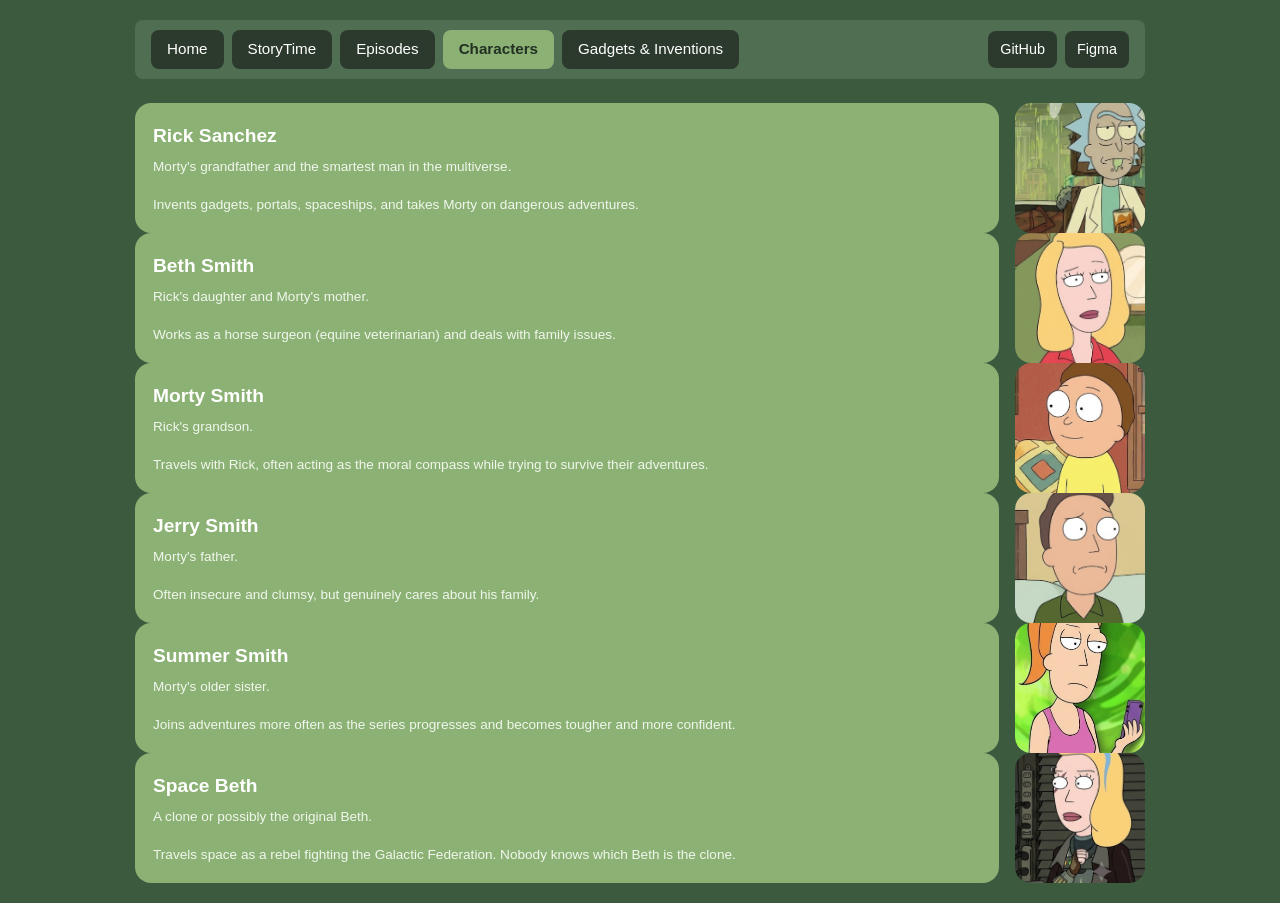
==== characters.html @ a5abc337 "Complete Rick and Morty website" ====
<!DOCTYPE html>
<html lang="en">
<head>
  <meta charset="UTF-8">
  <meta name="viewport" content="width=device-width, initial-scale=1.0">
  <title>Rick and Morty - Characters</title>
  <link rel="stylesheet" href="style.css">
</head>
<body>

  <div class="container">
    <header class="navbar">
      <nav class="nav-links">
        <a href="index.html" class="nav-btn">Home</a>
        <a href="storytime.html" class="nav-btn">StoryTime</a>
        <a href="episodes.html" class="nav-btn">Episodes</a>
        <a href="characters.html" class="nav-btn active">Characters</a>
        <a href="gadgets.html" class="nav-btn">Gadgets &amp; Inventions</a>
      </nav>
      <div class="external-links">
        <a href="https://github.com" target="_blank" rel="noopener" class="icon-btn">GitHub</a>
        <a href="https://figma.com" target="_blank" rel="noopener" class="icon-btn">Figma</a>
      </div>
    </header>

    <main class="hero-section">
      <div class="card-grid-6">
        <article class="flex-card">
          <div class="card-content">
            <h3>Rick Sanchez</h3>
            <p>Morty's grandfather and the smartest man in the multiverse.<br><br>Invents gadgets, portals, spaceships, and takes Morty on dangerous adventures.</p>
          </div>
          <img src="images/Rick.png" alt="Rick Sanchez" class="card-img">
        </article>

        <article class="flex-card">
          <div class="card-content">
            <h3>Beth Smith</h3>
            <p>Rick's daughter and Morty's mother.<br><br>Works as a horse surgeon (equine veterinarian) and deals with family issues.</p>
          </div>
          <img src="images/bethSmith.png" alt="Beth Smith" class="card-img">
        </article>

        <article class="flex-card">
          <div class="card-content">
            <h3>Morty Smith</h3>
            <p>Rick's grandson.<br><br>Travels with Rick, often acting as the moral compass while trying to survive their adventures.</p>
          </div>
          <img src="images/morty.png" alt="Morty Smith" class="card-img">
        </article>

        <article class="flex-card">
          <div class="card-content">
            <h3>Jerry Smith</h3>
            <p>Morty's father.<br><br>Often insecure and clumsy, but genuinely cares about his family.</p>
          </div>
          <img src="images/JerrySmith.png" alt="Jerry Smith" class="card-img">
        </article>

        <article class="flex-card">
          <div class="card-content">
            <h3>Summer Smith</h3>
            <p>Morty's older sister.<br><br>Joins adventures more often as the series progresses and becomes tougher and more confident.</p>
          </div>
          <img src="images/summerSmith.png" alt="Summer Smith" class="card-img">
        </article>

        <article class="flex-card">
          <div class="card-content">
            <h3>Space Beth</h3>
            <p>A clone or possibly the original Beth.<br><br>Travels space as a rebel fighting the Galactic Federation. Nobody knows which Beth is the clone.</p>
          </div>
          <img src="images/spaceBeth.png" alt="Space Beth" class="card-img">
        </article>
      </div>
    </main>
  </div>

</body>
</html>
---- style.css ----
* {
  box-sizing: border-box;
  margin: 0;
  padding: 0;
}

body {
  font-family: -apple-system, BlinkMacSystemFont, "Segoe UI", Roboto, Helvetica, Arial, sans-serif;
  background-color: #3b5a3e;
  color: #ffffff;
  line-height: 1.5;
  min-height: 100vh;
}

.container {
  max-width: 1050px;
  margin: 0 auto;
  padding: 20px;
}


.navbar {
  display: flex;
  justify-content: space-between;
  align-items: center;
  background-color: #4f6e52;
  padding: 10px 16px;
  border-radius: 8px;
  margin-bottom: 24px;
}

.nav-links {
  display: flex;
  gap: 8px;
}


.nav-btn {
  color: #ffffff;
  background-color: #2b3a2c; 
  text-decoration: none;
  padding: 8px 16px;
  border-radius: 8px;
  font-weight: 500;
  font-size: 0.95rem;
  transition: opacity 0.2s ease;
}

.nav-btn:hover {
  opacity: 0.85;
}

.nav-btn.active {
  color: #223023;
  background-color: #8bb174; 
  font-weight: 600;
}

.external-links {
  display: flex;
  gap: 8px;
}

.icon-btn {
  color: #ffffff;
  background-color: #2b3a2c;
  text-decoration: none;
  padding: 8px 12px;
  border-radius: 8px;
  font-size: 0.9rem;
}

.hero-section {
  display: flex;
  flex-direction: column;
  gap: 20px;
}

.page-title {
  font-size: 2.2rem;
  font-weight: 700;
  color: #ffffff;
  margin-bottom: 10px;
}

.hero-image-container {
  width: 100%;
  border-radius: 8px;
  overflow: hidden;
}

.hero-img {
  width: 100%;
  display: block;
  object-fit: cover;
  border-radius: 8px;
}

.card-grid-4 {
  display: grid;
  grid-template-columns: repeat(4, 1fr);
  gap: 16px;
  margin-top: 10px;
}

.card-grid-4 .card.home-card {
  background: transparent;
  text-align: center;
  text-decoration: none;
  padding: 0;
}

.card-grid-4 .card.home-card h3 {
  background-color: #8bb174;
  color: #1f2c20;
  padding: 10px 16px;
  border-radius: 12px;
  font-size: 1.05rem;
  font-weight: 600;
  margin-bottom: 8px;
  display: block;
}

.card-grid-4 .card.home-card p {
  color: #e2ebd9;
  font-size: 0.85rem;
  line-height: 1.3;
}

.story-container {
  display: flex;
  flex-direction: column;
  gap: 20px;
  max-width: 650px;
}

.episodes-layout {
  display: flex;
  gap: 30px;
  align-items: flex-start;
}

.episodes-list {
  display: flex;
  flex-direction: column;
  gap: 20px;
  flex: 1;
}

.side-banner-container {
  width: 340px;
  flex-shrink: 0;
}

.side-banner-img {
  width: 100%;
  border-radius: 12px;
  object-fit: cover;
}


.card {
  background-color: #8bb174;
  color: #ffffff;
  padding: 20px;
  border-radius: 16px;
  text-decoration: none;
}

.card h3 {
  color: #ffffff;
  font-size: 1.3rem;
  margin-bottom: 8px;
}

.card p {
  color: #f1f7ed;
  font-size: 0.95rem;
  line-height: 1.4;
}
*/
.card-grid-6 {
  display: grid;
  grid-template-columns: repeat(2, 1fr);
  gap: 20px;
}

.flex-card {
  display: flex;
  gap: 16px;
  align-items: stretch;
}

.card-content {
  background-color: #8bb174;
  padding: 18px;
  border-radius: 16px;
  flex: 1;
  display: flex;
  flex-direction: column;
  justify-content: center;
}

.card-content h3 {
  color: #ffffff;
  font-size: 1.2rem;
  margin-bottom: 6px;
}

.card-content p {
  color: #f1f7ed;
  font-size: 0.85rem;
  line-height: 1.4;
}

.card-img {
  width: 130px;
  height: 130px;
  object-fit: cover;
  border-radius: 16px;
  flex-shrink: 0;
}

@media (max-width: 850px) {
  .card-grid-6 {
    grid-template-columns: 1fr;
  }

  .card-grid-4 {
    grid-template-columns: repeat(2, 1fr);
  }

  .episodes-layout {
    flex-direction: column;
  }

  .side-banner-container {
    width: 100%;
  }
}
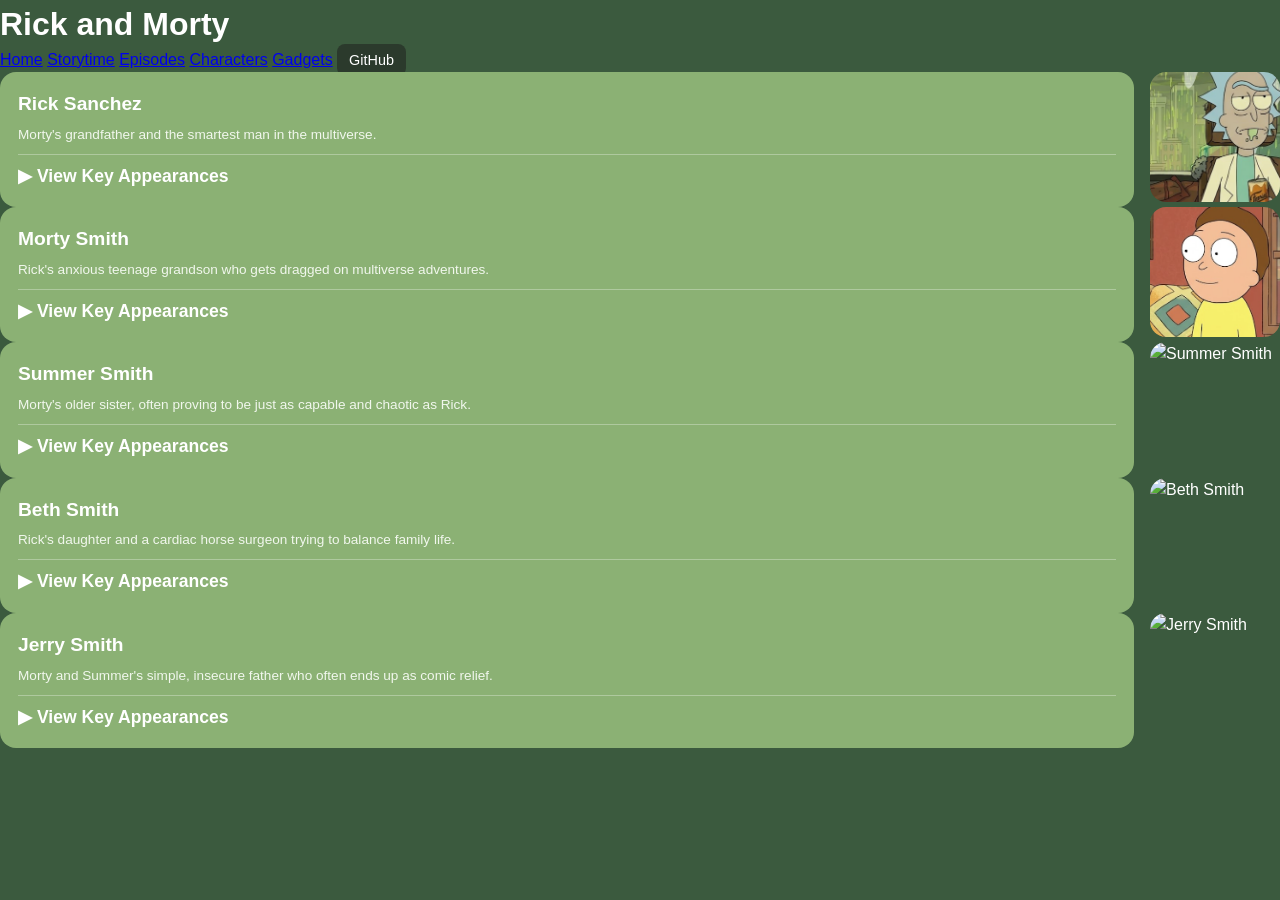
==== commit f3e81727: "Add Github profile link, homepage image carousel, and expandable lists" ====
--- a/characters.html
+++ b/characters.html
@@ -8,73 +8,102 @@
 </head>
 <body>
 
-  <div class="container">
-    <header class="navbar">
-      <nav class="nav-links">
-        <a href="index.html" class="nav-btn">Home</a>
-        <a href="storytime.html" class="nav-btn">StoryTime</a>
-        <a href="episodes.html" class="nav-btn">Episodes</a>
-        <a href="characters.html" class="nav-btn active">Characters</a>
-        <a href="gadgets.html" class="nav-btn">Gadgets &amp; Inventions</a>
-      </nav>
-      <div class="external-links">
-        <a href="https://github.com" target="_blank" rel="noopener" class="icon-btn">GitHub</a>
-        <a href="https://figma.com" target="_blank" rel="noopener" class="icon-btn">Figma</a>
+  <header>
+    <h1>Rick and Morty</h1>
+    <nav>
+      <a href="index.html">Home</a>
+      <a href="storytime.html">Storytime</a>
+      <a href="episodes.html">Episodes</a>
+      <a href="characters.html" class="active">Characters</a>
+      <a href="gadgets.html">Gadgets</a>
+      <a href="https://github.com/LiyaCodeCraft" target="_blank" rel="noopener" class="icon-btn">GitHub</a>
+    </nav>
+  </header>
+
+  <main class="character-grid">
+
+    <!-- Rick Sanchez -->
+    <article class="flex-card">
+      <div class="card-content">
+        <h3>Rick Sanchez</h3>
+        <p>Morty's grandfather and the smartest man in the multiverse.</p>
+        
+        <details class="character-details">
+          <summary>View Key Appearances</summary>
+          <ul class="sub-item-list">
+            <li><strong>Seasons:</strong> Appears in all Seasons (1–7)</li>
+            <li><strong>Key Episodes:</strong> S01E01, S01E10, S03E01, S07E05</li>
+          </ul>
+        </details>
       </div>
-    </header>
+      <img src="images/Rick.png" alt="Rick Sanchez" class="card-img">
+    </article>
 
-    <main class="hero-section">
-      <div class="card-grid-6">
-        <article class="flex-card">
-          <div class="card-content">
-            <h3>Rick Sanchez</h3>
-            <p>Morty's grandfather and the smartest man in the multiverse.<br><br>Invents gadgets, portals, spaceships, and takes Morty on dangerous adventures.</p>
-          </div>
-          <img src="images/Rick.png" alt="Rick Sanchez" class="card-img">
-        </article>
+    <article class="flex-card">
+      <div class="card-content">
+        <h3>Morty Smith</h3>
+        <p>Rick's anxious teenage grandson who gets dragged on multiverse adventures.</p>
+        
+        <details class="character-details">
+          <summary>View Key Appearances</summary>
+          <ul class="sub-item-list">
+            <li><strong>Seasons:</strong> Appears in all Seasons (1–7)</li>
+            <li><strong>Key Episodes:</strong> S01E06, S03E07, S05E10, S07E10</li>
+          </ul>
+        </details>
+      </div>
+      <img src="images/morty.png" alt="Morty Smith" class="card-img">
+    </article>
 
-        <article class="flex-card">
-          <div class="card-content">
-            <h3>Beth Smith</h3>
-            <p>Rick's daughter and Morty's mother.<br><br>Works as a horse surgeon (equine veterinarian) and deals with family issues.</p>
-          </div>
-          <img src="images/bethSmith.png" alt="Beth Smith" class="card-img">
-        </article>
+    <article class="flex-card">
+      <div class="card-content">
+        <h3>Summer Smith</h3>
+        <p>Morty's older sister, often proving to be just as capable and chaotic as Rick.</p>
+        
+        <details class="character-details">
+          <summary>View Key Appearances</summary>
+          <ul class="sub-item-list">
+            <li><strong>Seasons:</strong> Seasons 1–7</li>
+            <li><strong>Key Episodes:</strong> S01E07, S03E02, S04E07, S06E02</li>
+          </ul>
+        </details>
+      </div>
+      <img src="images/summer.png" alt="Summer Smith" class="card-img">
+    </article>
 
-        <article class="flex-card">
-          <div class="card-content">
-            <h3>Morty Smith</h3>
-            <p>Rick's grandson.<br><br>Travels with Rick, often acting as the moral compass while trying to survive their adventures.</p>
-          </div>
-          <img src="images/morty.png" alt="Morty Smith" class="card-img">
-        </article>
+    <article class="flex-card">
+      <div class="card-content">
+        <h3>Beth Smith</h3>
+        <p>Rick's daughter and a cardiac horse surgeon trying to balance family life.</p>
+        
+        <details class="character-details">
+          <summary>View Key Appearances</summary>
+          <ul class="sub-item-list">
+            <li><strong>Seasons:</strong> Seasons 1–7</li>
+            <li><strong>Key Episodes:</strong> S03E09, S04E10, S06E03</li>
+          </ul>
+        </details>
+      </div>
+      <img src="images/beth.png" alt="Beth Smith" class="card-img">
+    </article>
 
-        <article class="flex-card">
-          <div class="card-content">
-            <h3>Jerry Smith</h3>
-            <p>Morty's father.<br><br>Often insecure and clumsy, but genuinely cares about his family.</p>
-          </div>
-          <img src="images/JerrySmith.png" alt="Jerry Smith" class="card-img">
-        </article>
+    <article class="flex-card">
+      <div class="card-content">
+        <h3>Jerry Smith</h3>
+        <p>Morty and Summer's simple, insecure father who often ends up as comic relief.</p>
+        
+        <details class="character-details">
+          <summary>View Key Appearances</summary>
+          <ul class="sub-item-list">
+            <li><strong>Seasons:</strong> Seasons 1–7</li>
+            <li><strong>Key Episodes:</strong> S02E02, S03E05, S06E05</li>
+          </ul>
+        </details>
+      </div>
+      <img src="images/jerry.png" alt="Jerry Smith" class="card-img">
+    </article>
 
-        <article class="flex-card">
-          <div class="card-content">
-            <h3>Summer Smith</h3>
-            <p>Morty's older sister.<br><br>Joins adventures more often as the series progresses and becomes tougher and more confident.</p>
-          </div>
-          <img src="images/summerSmith.png" alt="Summer Smith" class="card-img">
-        </article>
-
-        <article class="flex-card">
-          <div class="card-content">
-            <h3>Space Beth</h3>
-            <p>A clone or possibly the original Beth.<br><br>Travels space as a rebel fighting the Galactic Federation. Nobody knows which Beth is the clone.</p>
-          </div>
-          <img src="images/spaceBeth.png" alt="Space Beth" class="card-img">
-        </article>
-      </div>
-    </main>
-  </div>
+  </main>
 
 </body>
 </html>
--- a/style.css
+++ b/style.css
@@ -237,4 +237,43 @@
   .side-banner-container {
     width: 100%;
   }
+}
+
+/* --- Expandable Lists Styling --- */
+.expandable-card {
+  cursor: pointer;
+}
+
+.expandable-card summary,
+.character-details summary {
+  font-weight: 600;
+  font-size: 1.1rem;
+  outline: none;
+  list-style-type: '▶ ';
+}
+
+details[open] summary {
+  list-style-type: '▼ ';
+  margin-bottom: 10px;
+}
+
+.sub-item-list {
+  margin-top: 10px;
+  padding-left: 20px;
+  display: flex;
+  flex-direction: column;
+  gap: 6px;
+  font-size: 0.9rem;
+}
+
+.character-details {
+  margin-top: 10px;
+  padding-top: 8px;
+  border-top: 1px solid rgba(255, 255, 255, 0.3);
+  cursor: pointer;
+}
+
+/* Hero Carousel Fade Effect */
+.hero-img {
+  transition: opacity 0.5s ease-in-out;
 }
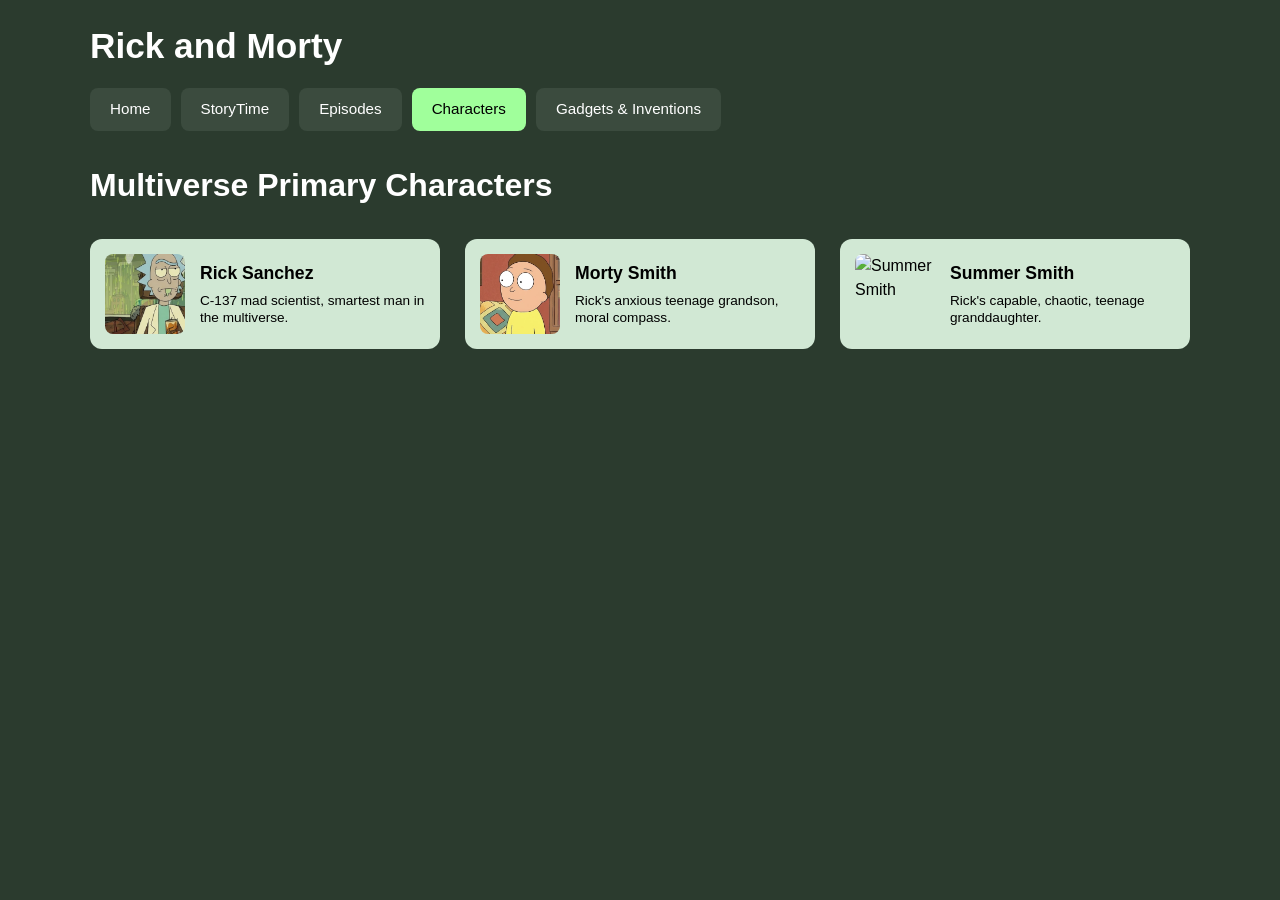
==== commit 2189b038: "Add Github profile link, homepage image carousel, and expandable lists" ====
--- a/characters.html
+++ b/characters.html
@@ -8,102 +8,52 @@
 </head>
 <body>
 
-  <header>
-    <h1>Rick and Morty</h1>
-    <nav>
-      <a href="index.html">Home</a>
-      <a href="storytime.html">Storytime</a>
-      <a href="episodes.html">Episodes</a>
-      <a href="characters.html" class="active">Characters</a>
-      <a href="gadgets.html">Gadgets</a>
-      <a href="https://github.com/LiyaCodeCraft" target="_blank" rel="noopener" class="icon-btn">GitHub</a>
-    </nav>
-  </header>
+  <div class="page-container">
+    <header>
+      <h1>Rick and Morty</h1>
+      <nav>
+        <a href="index.html" class="nav-pill-btn">Home</a>
+        <a href="storytime.html" class="nav-pill-btn">StoryTime</a>
+        <a href="episodes.html" class="nav-pill-btn">Episodes</a>
+        <a href="characters.html" class="nav-pill-btn active">Characters</a>
+        <a href="gadgets.html" class="nav-pill-btn">Gadgets &amp; Inventions</a>
+      </nav>
+    </header>
 
-  <main class="character-grid">
+    <main>
+      <h2 class="page-title">Multiverse Primary Characters</h2>
 
-    <!-- Rick Sanchez -->
-    <article class="flex-card">
-      <div class="card-content">
-        <h3>Rick Sanchez</h3>
-        <p>Morty's grandfather and the smartest man in the multiverse.</p>
-        
-        <details class="character-details">
-          <summary>View Key Appearances</summary>
-          <ul class="sub-item-list">
-            <li><strong>Seasons:</strong> Appears in all Seasons (1–7)</li>
-            <li><strong>Key Episodes:</strong> S01E01, S01E10, S03E01, S07E05</li>
-          </ul>
-        </details>
-      </div>
-      <img src="images/Rick.png" alt="Rick Sanchez" class="card-img">
-    </article>
+      <!-- Mandarin Grid Layout: 3 Columns with Images next to Text (Matching Design image_9.png) -->
+      <section class="characters-grid-view">
+        <!-- Rick -->
+        <article class="char-card-design">
+          <img src="images/Rick.png" alt="Rick Sanchez">
+          <div class="char-text-box">
+            <h3>Rick Sanchez</h3>
+            <p>C-137 mad scientist, smartest man in the multiverse.</p>
+          </div>
+        </article>
 
-    <article class="flex-card">
-      <div class="card-content">
-        <h3>Morty Smith</h3>
-        <p>Rick's anxious teenage grandson who gets dragged on multiverse adventures.</p>
-        
-        <details class="character-details">
-          <summary>View Key Appearances</summary>
-          <ul class="sub-item-list">
-            <li><strong>Seasons:</strong> Appears in all Seasons (1–7)</li>
-            <li><strong>Key Episodes:</strong> S01E06, S03E07, S05E10, S07E10</li>
-          </ul>
-        </details>
-      </div>
-      <img src="images/morty.png" alt="Morty Smith" class="card-img">
-    </article>
+        <!-- Morty -->
+        <article class="char-card-design">
+          <img src="images/morty.png" alt="Morty Smith">
+          <div class="char-text-box">
+            <h3>Morty Smith</h3>
+            <p>Rick's anxious teenage grandson, moral compass.</p>
+          </div>
+        </article>
 
-    <article class="flex-card">
-      <div class="card-content">
-        <h3>Summer Smith</h3>
-        <p>Morty's older sister, often proving to be just as capable and chaotic as Rick.</p>
-        
-        <details class="character-details">
-          <summary>View Key Appearances</summary>
-          <ul class="sub-item-list">
-            <li><strong>Seasons:</strong> Seasons 1–7</li>
-            <li><strong>Key Episodes:</strong> S01E07, S03E02, S04E07, S06E02</li>
-          </ul>
-        </details>
-      </div>
-      <img src="images/summer.png" alt="Summer Smith" class="card-img">
-    </article>
-
-    <article class="flex-card">
-      <div class="card-content">
-        <h3>Beth Smith</h3>
-        <p>Rick's daughter and a cardiac horse surgeon trying to balance family life.</p>
-        
-        <details class="character-details">
-          <summary>View Key Appearances</summary>
-          <ul class="sub-item-list">
-            <li><strong>Seasons:</strong> Seasons 1–7</li>
-            <li><strong>Key Episodes:</strong> S03E09, S04E10, S06E03</li>
-          </ul>
-        </details>
-      </div>
-      <img src="images/beth.png" alt="Beth Smith" class="card-img">
-    </article>
-
-    <article class="flex-card">
-      <div class="card-content">
-        <h3>Jerry Smith</h3>
-        <p>Morty and Summer's simple, insecure father who often ends up as comic relief.</p>
-        
-        <details class="character-details">
-          <summary>View Key Appearances</summary>
-          <ul class="sub-item-list">
-            <li><strong>Seasons:</strong> Seasons 1–7</li>
-            <li><strong>Key Episodes:</strong> S02E02, S03E05, S06E05</li>
-          </ul>
-        </details>
-      </div>
-      <img src="images/jerry.png" alt="Jerry Smith" class="card-img">
-    </article>
-
-  </main>
+        <!-- Summer -->
+        <article class="char-card-design">
+          <img src="images/summer.png" alt="Summer Smith">
+          <div class="char-text-box">
+            <h3>Summer Smith</h3>
+            <p>Rick's capable, chaotic, teenage granddaughter.</p>
+          </div>
+        </article>
+      </section>
+    </main>
+  </div>
 
 </body>
 </html>
--- a/style.css
+++ b/style.css
@@ -1,3 +1,14 @@
+/* --- Root Styles & Global Reset --- */
+:root {
+  --bg-dark-olive: #2b3b2e;      /* The main background from Figma images */
+  --btn-dark-olive: #3b4b3e;     /* Inactive navbar buttons */
+  --highlight-lime: #a0ff9b;     /* Active navbar and hover highlights */
+  --content-box-sage: #d1e8d4;   /* Main content boxes from design */
+  --homepage-pill: #f1f5f9;      /* Headings on the homepage column design */
+  --text-primary: #ffffff;       /* Main light text */
+  --text-dark: #000000;          /* Dark text for content boxes */
+}
+
 * {
   box-sizing: border-box;
   margin: 0;
@@ -5,275 +16,195 @@
 }
 
 body {
-  font-family: -apple-system, BlinkMacSystemFont, "Segoe UI", Roboto, Helvetica, Arial, sans-serif;
-  background-color: #3b5a3e;
-  color: #ffffff;
+  font-family: 'Segoe UI', Tahoma, Geneva, Verdana, sans-serif;
+  background-color: var(--bg-dark-olive);
+  color: var(--text-primary);
+  min-height: 100vh;
+  padding: 20px;
   line-height: 1.5;
-  min-height: 100vh;
-}
-
-.container {
-  max-width: 1050px;
+}
+
+/* --- Container & Header (Mandatory Design) --- */
+.page-container {
+  max-width: 1100px;
   margin: 0 auto;
-  padding: 20px;
-}
-
-
-.navbar {
-  display: flex;
-  justify-content: space-between;
-  align-items: center;
-  background-color: #4f6e52;
-  padding: 10px 16px;
-  border-radius: 8px;
-  margin-bottom: 24px;
-}
-
-.nav-links {
-  display: flex;
-  gap: 8px;
-}
-
-
-.nav-btn {
-  color: #ffffff;
-  background-color: #2b3a2c; 
+}
+
+header {
+  margin-bottom: 30px;
+}
+
+header h1 {
+  font-size: 2.2rem;
+  color: var(--text-primary);
+  margin-bottom: 15px;
+}
+
+nav {
+  display: flex;
+  gap: 10px;
+}
+
+/* Pill Button Design from design images */
+.nav-pill-btn {
   text-decoration: none;
-  padding: 8px 16px;
-  border-radius: 8px;
+  color: var(--text-primary);
+  background-color: var(--btn-dark-olive);
+  padding: 10px 20px;
+  border-radius: 8px; /* Slightly rounded pill corners */
   font-weight: 500;
   font-size: 0.95rem;
-  transition: opacity 0.2s ease;
-}
-
-.nav-btn:hover {
-  opacity: 0.85;
-}
-
-.nav-btn.active {
-  color: #223023;
-  background-color: #8bb174; 
+  transition: background-color 0.2s ease, color 0.2s ease;
+}
+
+.nav-pill-btn:hover {
+  background-color: var(--highlight-lime);
+  color: var(--text-dark);
+}
+
+/* Mandatory Active Link style (Lime Green) from Design */
+.nav-pill-btn.active {
+  background-color: var(--highlight-lime);
+  color: var(--text-dark);
+}
+
+/* --- Main Layout Wrapper --- */
+main {
+  width: 100%;
+}
+
+.page-title {
+  font-size: 2rem;
+  margin-bottom: 30px;
+  color: var(--text-primary);
+}
+
+/* --- LIGHT SAGE CONTENT BOXES (Subpages like StoryTime) --- */
+.content-box-Sage {
+  background-color: var(--content-box-sage);
+  color: var(--text-dark);
+  padding: 25px;
+  border-radius: 12px;
+  margin-bottom: 25px;
+  display: flex;
+  flex-direction: column;
+  gap: 10px;
+}
+
+.content-box-Sage strong {
+  font-size: 1.1rem;
+}
+
+/* --- HOMEPAGE LAYOUT (Matching image_6.png) --- */
+
+/* Hero Image Carousel */
+.homepage-hero-img {
+  width: 100%;
+  border-radius: 12px;
+  display: block;
+  margin-bottom: 30px;
+  object-fit: cover;
+  transition: opacity 0.5s ease-in-out;
+}
+
+/* Mandala: 4 Columns Side-by-Side */
+.homepage-columns-layout {
+  display: grid;
+  grid-template-columns: repeat(4, 1fr);
+  gap: 20px;
+  width: 100%;
+}
+
+.homepage-column-item {
+  text-align: center;
+}
+
+/* Headings in light pill capsule from design */
+.homepage-column-item h2 {
+  background-color: var(--homepage-pill);
+  color: var(--text-dark);
+  display: inline-block;
+  padding: 8px 20px;
+  border-radius: 30px;
+  font-size: 1.1rem;
   font-weight: 600;
-}
-
-.external-links {
-  display: flex;
-  gap: 8px;
-}
-
-.icon-btn {
-  color: #ffffff;
-  background-color: #2b3a2c;
-  text-decoration: none;
-  padding: 8px 12px;
-  border-radius: 8px;
-  font-size: 0.9rem;
-}
-
-.hero-section {
+  margin-bottom: 12px;
+}
+
+.homepage-column-item p {
+  color: var(--text-primary);
+  font-size: 0.85rem;
+  line-height: 1.4;
+  max-width: 200px;
+  margin: 0 auto;
+}
+
+/* --- EPISODES LAYOUT (Matching image_8.png) --- */
+
+/* Mandatory Split View (Text boxes on left, art on right) */
+.episodes-split-view {
+  display: grid;
+  grid-template-columns: 1fr 1fr; /* Two equal columns */
+  gap: 30px;
+  align-items: start;
+}
+
+.episodes-listing-stack {
   display: flex;
   flex-direction: column;
   gap: 20px;
 }
 
-.page-title {
-  font-size: 2.2rem;
-  font-weight: 700;
-  color: #ffffff;
-  margin-bottom: 10px;
-}
-
-.hero-image-container {
-  width: 100%;
+/* Extra summary detail styles for episodes */
+.summary-meta-line {
+  font-size: 0.9rem;
+  font-weight: 500;
+}
+
+.episode-detail-text {
+  font-size: 0.85rem;
+  line-height: 1.4;
+}
+
+.episodes-key-art {
+  width: 100%;
+  border-radius: 12px;
+  object-fit: cover;
+}
+
+/* --- CHARACTERS LAYOUT (Matching image_9.png) --- */
+
+/* Mandatory grid layout for characters */
+.characters-grid-view {
+  display: grid;
+  grid-template-columns: repeat(3, 1fr); /* 3 Characters across */
+  gap: 25px;
+}
+
+.char-card-design {
+  background-color: var(--content-box-sage);
+  color: var(--text-dark);
+  border-radius: 12px;
+  display: flex;
+  align-items: center;
+  padding: 15px;
+  gap: 15px;
+}
+
+.char-card-design img {
+  width: 80px;
+  height: 80px;
   border-radius: 8px;
-  overflow: hidden;
-}
-
-.hero-img {
-  width: 100%;
-  display: block;
   object-fit: cover;
-  border-radius: 8px;
-}
-
-.card-grid-4 {
-  display: grid;
-  grid-template-columns: repeat(4, 1fr);
-  gap: 16px;
-  margin-top: 10px;
-}
-
-.card-grid-4 .card.home-card {
-  background: transparent;
-  text-align: center;
-  text-decoration: none;
-  padding: 0;
-}
-
-.card-grid-4 .card.home-card h3 {
-  background-color: #8bb174;
-  color: #1f2c20;
-  padding: 10px 16px;
-  border-radius: 12px;
-  font-size: 1.05rem;
-  font-weight: 600;
-  margin-bottom: 8px;
-  display: block;
-}
-
-.card-grid-4 .card.home-card p {
-  color: #e2ebd9;
+  flex-shrink: 0;
+}
+
+.char-text-box h3 {
+  font-size: 1.1rem;
+  margin-bottom: 5px;
+}
+
+.char-text-box p {
   font-size: 0.85rem;
   line-height: 1.3;
-}
-
-.story-container {
-  display: flex;
-  flex-direction: column;
-  gap: 20px;
-  max-width: 650px;
-}
-
-.episodes-layout {
-  display: flex;
-  gap: 30px;
-  align-items: flex-start;
-}
-
-.episodes-list {
-  display: flex;
-  flex-direction: column;
-  gap: 20px;
-  flex: 1;
-}
-
-.side-banner-container {
-  width: 340px;
-  flex-shrink: 0;
-}
-
-.side-banner-img {
-  width: 100%;
-  border-radius: 12px;
-  object-fit: cover;
-}
-
-
-.card {
-  background-color: #8bb174;
-  color: #ffffff;
-  padding: 20px;
-  border-radius: 16px;
-  text-decoration: none;
-}
-
-.card h3 {
-  color: #ffffff;
-  font-size: 1.3rem;
-  margin-bottom: 8px;
-}
-
-.card p {
-  color: #f1f7ed;
-  font-size: 0.95rem;
-  line-height: 1.4;
-}
-*/
-.card-grid-6 {
-  display: grid;
-  grid-template-columns: repeat(2, 1fr);
-  gap: 20px;
-}
-
-.flex-card {
-  display: flex;
-  gap: 16px;
-  align-items: stretch;
-}
-
-.card-content {
-  background-color: #8bb174;
-  padding: 18px;
-  border-radius: 16px;
-  flex: 1;
-  display: flex;
-  flex-direction: column;
-  justify-content: center;
-}
-
-.card-content h3 {
-  color: #ffffff;
-  font-size: 1.2rem;
-  margin-bottom: 6px;
-}
-
-.card-content p {
-  color: #f1f7ed;
-  font-size: 0.85rem;
-  line-height: 1.4;
-}
-
-.card-img {
-  width: 130px;
-  height: 130px;
-  object-fit: cover;
-  border-radius: 16px;
-  flex-shrink: 0;
-}
-
-@media (max-width: 850px) {
-  .card-grid-6 {
-    grid-template-columns: 1fr;
-  }
-
-  .card-grid-4 {
-    grid-template-columns: repeat(2, 1fr);
-  }
-
-  .episodes-layout {
-    flex-direction: column;
-  }
-
-  .side-banner-container {
-    width: 100%;
-  }
-}
-
-/* --- Expandable Lists Styling --- */
-.expandable-card {
-  cursor: pointer;
-}
-
-.expandable-card summary,
-.character-details summary {
-  font-weight: 600;
-  font-size: 1.1rem;
-  outline: none;
-  list-style-type: '▶ ';
-}
-
-details[open] summary {
-  list-style-type: '▼ ';
-  margin-bottom: 10px;
-}
-
-.sub-item-list {
-  margin-top: 10px;
-  padding-left: 20px;
-  display: flex;
-  flex-direction: column;
-  gap: 6px;
-  font-size: 0.9rem;
-}
-
-.character-details {
-  margin-top: 10px;
-  padding-top: 8px;
-  border-top: 1px solid rgba(255, 255, 255, 0.3);
-  cursor: pointer;
-}
-
-/* Hero Carousel Fade Effect */
-.hero-img {
-  transition: opacity 0.5s ease-in-out;
 }
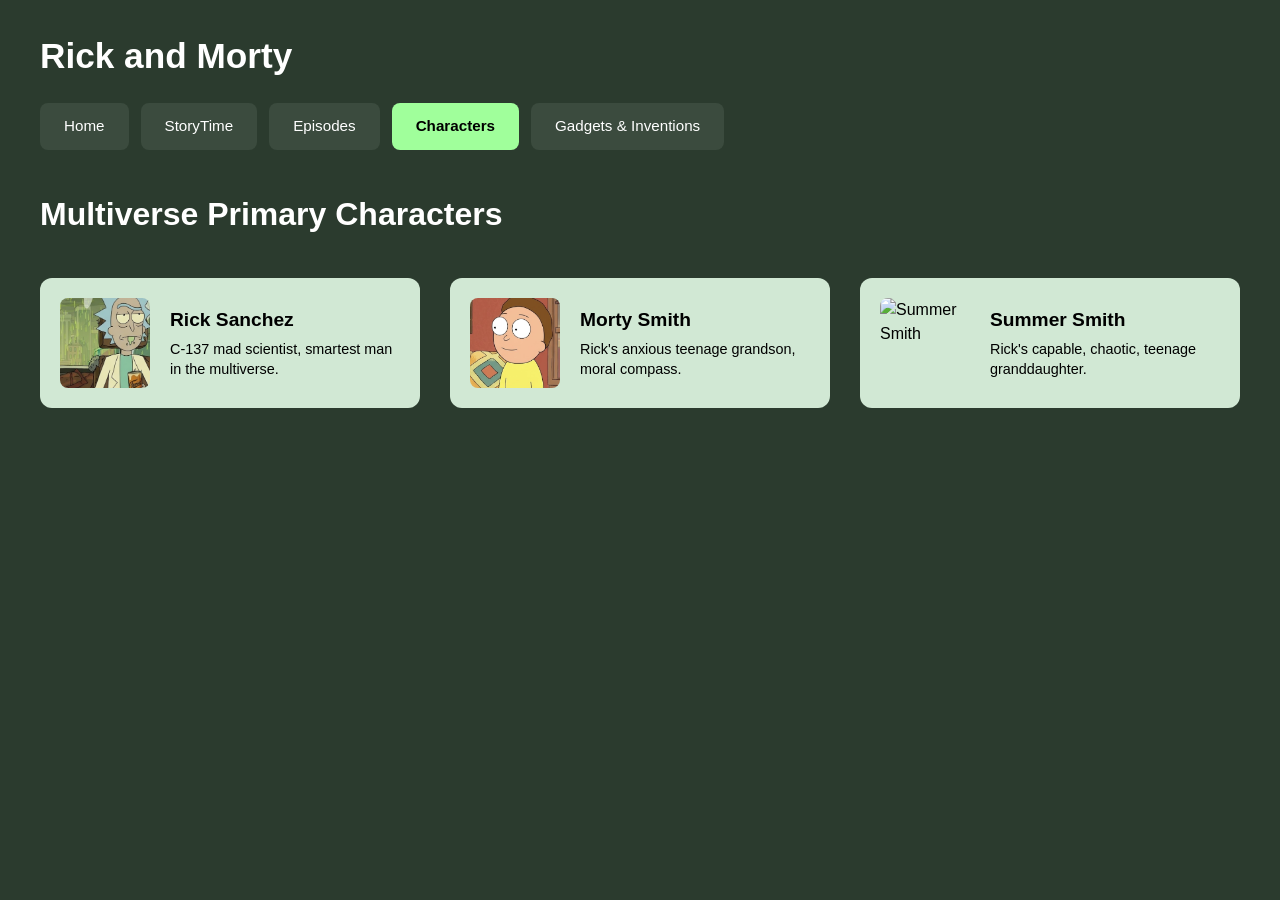
==== commit 4a6a5995: "Add Github profile link, homepage image carousel, and expandable lists" ====
--- a/characters.html
+++ b/characters.html
@@ -23,8 +23,8 @@
     <main>
       <h2 class="page-title">Multiverse Primary Characters</h2>
 
-      <!-- Mandarin Grid Layout: 3 Columns with Images next to Text (Matching Design image_9.png) -->
-      <section class="characters-grid-view">
+      <!-- Mandel Grid Layout: 3 Columns with Images next to Text (Matching Design image_9.png) -->
+      <section class="characters-grid">
         <!-- Rick -->
         <article class="char-card-design">
           <img src="images/Rick.png" alt="Rick Sanchez">
--- a/style.css
+++ b/style.css
@@ -1,12 +1,12 @@
-/* --- Root Styles & Global Reset --- */
+/* --- Root Styles & Design Reset --- */
 :root {
-  --bg-dark-olive: #2b3b2e;      /* The main background from Figma images */
-  --btn-dark-olive: #3b4b3e;     /* Inactive navbar buttons */
+  --bg-dark-olive: #2b3b2e;      /* Figma overall background */
+  --btn-dark-olive: #3b4b3e;     /* Inactive/default navbar buttons */
   --highlight-lime: #a0ff9b;     /* Active navbar and hover highlights */
-  --content-box-sage: #d1e8d4;   /* Main content boxes from design */
-  --homepage-pill: #f1f5f9;      /* Headings on the homepage column design */
-  --text-primary: #ffffff;       /* Main light text */
-  --text-dark: #000000;          /* Dark text for content boxes */
+  --content-box-sage: #d1e8d4;   /* Light sage green content blocks */
+  --homepage-capsule: #f1f5f9;   /* Homepage heading capsule bg */
+  --text-primary: #ffffff;       /* Light text */
+  --text-dark: #000000;          /* Dark text inside content boxes */
 }
 
 * {
@@ -20,38 +20,39 @@
   background-color: var(--bg-dark-olive);
   color: var(--text-primary);
   min-height: 100vh;
-  padding: 20px;
+  padding: 30px; /* Spacing from design image */
   line-height: 1.5;
 }
 
-/* --- Container & Header (Mandatory Design) --- */
+/* --- Fixed Container & Header Design --- */
 .page-container {
-  max-width: 1100px;
+  max-width: 1200px; /* Adjust based on image scale, try 1200 */
   margin: 0 auto;
 }
 
 header {
-  margin-bottom: 30px;
+  margin-bottom: 40px;
 }
 
 header h1 {
   font-size: 2.2rem;
   color: var(--text-primary);
-  margin-bottom: 15px;
+  margin-bottom: 20px;
+  font-weight: 700;
 }
 
 nav {
   display: flex;
-  gap: 10px;
-}
-
-/* Pill Button Design from design images */
+  gap: 12px; /* Spacing between buttons in design */
+}
+
+/* MANDATORY: The Pill Navbar Button Design */
 .nav-pill-btn {
   text-decoration: none;
   color: var(--text-primary);
   background-color: var(--btn-dark-olive);
-  padding: 10px 20px;
-  border-radius: 8px; /* Slightly rounded pill corners */
+  padding: 12px 24px;
+  border-radius: 8px; /* Slightly rounded corners from image */
   font-weight: 500;
   font-size: 0.95rem;
   transition: background-color 0.2s ease, color 0.2s ease;
@@ -62,108 +63,114 @@
   color: var(--text-dark);
 }
 
-/* Mandatory Active Link style (Lime Green) from Design */
+/* Mandatory Active/Current Page Link (Lime Green) */
 .nav-pill-btn.active {
   background-color: var(--highlight-lime);
   color: var(--text-dark);
-}
-
-/* --- Main Layout Wrapper --- */
+  font-weight: 600;
+}
+
+/* --- Layout Wrappers --- */
 main {
   width: 100%;
 }
 
 .page-title {
   font-size: 2rem;
+  margin-bottom: 40px;
+  color: var(--text-primary);
+  font-weight: 700;
+}
+
+/* --- LIGHT SAGE CONTENT BOXES (Story, Episodes, Characters) --- */
+.content-box-sage {
+  background-color: var(--content-box-sage);
+  color: var(--text-dark);
+  padding: 30px; /* Spacing from image_7.png and image_8.png */
+  border-radius: 12px;
   margin-bottom: 30px;
-  color: var(--text-primary);
-}
-
-/* --- LIGHT SAGE CONTENT BOXES (Subpages like StoryTime) --- */
-.content-box-Sage {
-  background-color: var(--content-box-sage);
-  color: var(--text-dark);
-  padding: 25px;
-  border-radius: 12px;
-  margin-bottom: 25px;
   display: flex;
   flex-direction: column;
   gap: 10px;
 }
 
-.content-box-Sage strong {
-  font-size: 1.1rem;
-}
-
-/* --- HOMEPAGE LAYOUT (Matching image_6.png) --- */
-
-/* Hero Image Carousel */
+.content-box-sage strong {
+  font-size: 1.15rem;
+  font-weight: 700;
+}
+
+/* --- HOMEPAGE LAYOUT (Replicating image_6.png) --- */
+
 .homepage-hero-img {
   width: 100%;
   border-radius: 12px;
   display: block;
-  margin-bottom: 30px;
+  margin-bottom: 50px; /* Large space from image_6.png */
   object-fit: cover;
-  transition: opacity 0.5s ease-in-out;
-}
-
-/* Mandala: 4 Columns Side-by-Side */
-.homepage-columns-layout {
+}
+
+/* Design Mandatory: 4-Column Split layout for the features */
+.homepage-features-grid {
   display: grid;
   grid-template-columns: repeat(4, 1fr);
-  gap: 20px;
-  width: 100%;
-}
-
-.homepage-column-item {
+  gap: 25px;
+  width: 100%;
+}
+
+.homepage-feature-item {
   text-align: center;
 }
 
-/* Headings in light pill capsule from design */
-.homepage-column-item h2 {
-  background-color: var(--homepage-pill);
+/* Mandantory Capsule Headings from image_6.png */
+.homepage-feature-item h2 {
+  background-color: var(--homepage-capsule);
   color: var(--text-dark);
   display: inline-block;
-  padding: 8px 20px;
-  border-radius: 30px;
-  font-size: 1.1rem;
+  padding: 10px 30px;
+  border-radius: 30px; /* Fully rounded 'capsule' */
+  font-size: 1.15rem;
   font-weight: 600;
-  margin-bottom: 12px;
-}
-
-.homepage-column-item p {
+  margin-bottom: 15px;
+}
+
+.homepage-feature-item p {
   color: var(--text-primary);
   font-size: 0.85rem;
   line-height: 1.4;
-  max-width: 200px;
+  max-width: 220px;
   margin: 0 auto;
 }
 
-/* --- EPISODES LAYOUT (Matching image_8.png) --- */
-
-/* Mandatory Split View (Text boxes on left, art on right) */
+/* --- EPISODES LAYOUT (Replicating image_8.png) --- */
+
+/* Mandatory Split View (Text blocks left, season art right) */
 .episodes-split-view {
   display: grid;
   grid-template-columns: 1fr 1fr; /* Two equal columns */
+  gap: 40px;
+  align-items: start;
+}
+
+.episodes-stack {
+  display: flex;
+  flex-direction: column;
   gap: 30px;
-  align-items: start;
-}
-
-.episodes-listing-stack {
-  display: flex;
-  flex-direction: column;
-  gap: 20px;
-}
-
-/* Extra summary detail styles for episodes */
+}
+
+/* Detail text styles for episode meta */
 .summary-meta-line {
+  font-size: 0.95rem;
+  font-weight: 500;
+  color: #1f2937; /* Slightly darker than text-dark */
+}
+
+.episode-detail-text {
   font-size: 0.9rem;
-  font-weight: 500;
-}
-
-.episode-detail-text {
-  font-size: 0.85rem;
-  line-height: 1.4;
+  line-height: 1.5;
+}
+
+.episodes-key-art-container {
+  width: 100%;
 }
 
 .episodes-key-art {
@@ -172,13 +179,13 @@
   object-fit: cover;
 }
 
-/* --- CHARACTERS LAYOUT (Matching image_9.png) --- */
-
-/* Mandatory grid layout for characters */
-.characters-grid-view {
+/* --- CHARACTERS LAYOUT (Replicating image_9.png) --- */
+
+/* Mandatory grid for characters */
+.characters-grid {
   display: grid;
-  grid-template-columns: repeat(3, 1fr); /* 3 Characters across */
-  gap: 25px;
+  grid-template-columns: repeat(3, 1fr); /* 3 characters across from design */
+  gap: 30px;
 }
 
 .char-card-design {
@@ -187,24 +194,30 @@
   border-radius: 12px;
   display: flex;
   align-items: center;
-  padding: 15px;
-  gap: 15px;
+  padding: 20px;
+  gap: 20px;
 }
 
 .char-card-design img {
-  width: 80px;
-  height: 80px;
+  width: 90px; /* Precise scaling from image_9.png */
+  height: 90px;
   border-radius: 8px;
   object-fit: cover;
   flex-shrink: 0;
 }
 
+.char-text-box {
+  display: flex;
+  flex-direction: column;
+  gap: 5px;
+}
+
 .char-text-box h3 {
-  font-size: 1.1rem;
-  margin-bottom: 5px;
+  font-size: 1.2rem;
+  font-weight: 700;
 }
 
 .char-text-box p {
-  font-size: 0.85rem;
-  line-height: 1.3;
+  font-size: 0.9rem;
+  line-height: 1.4;
 }
